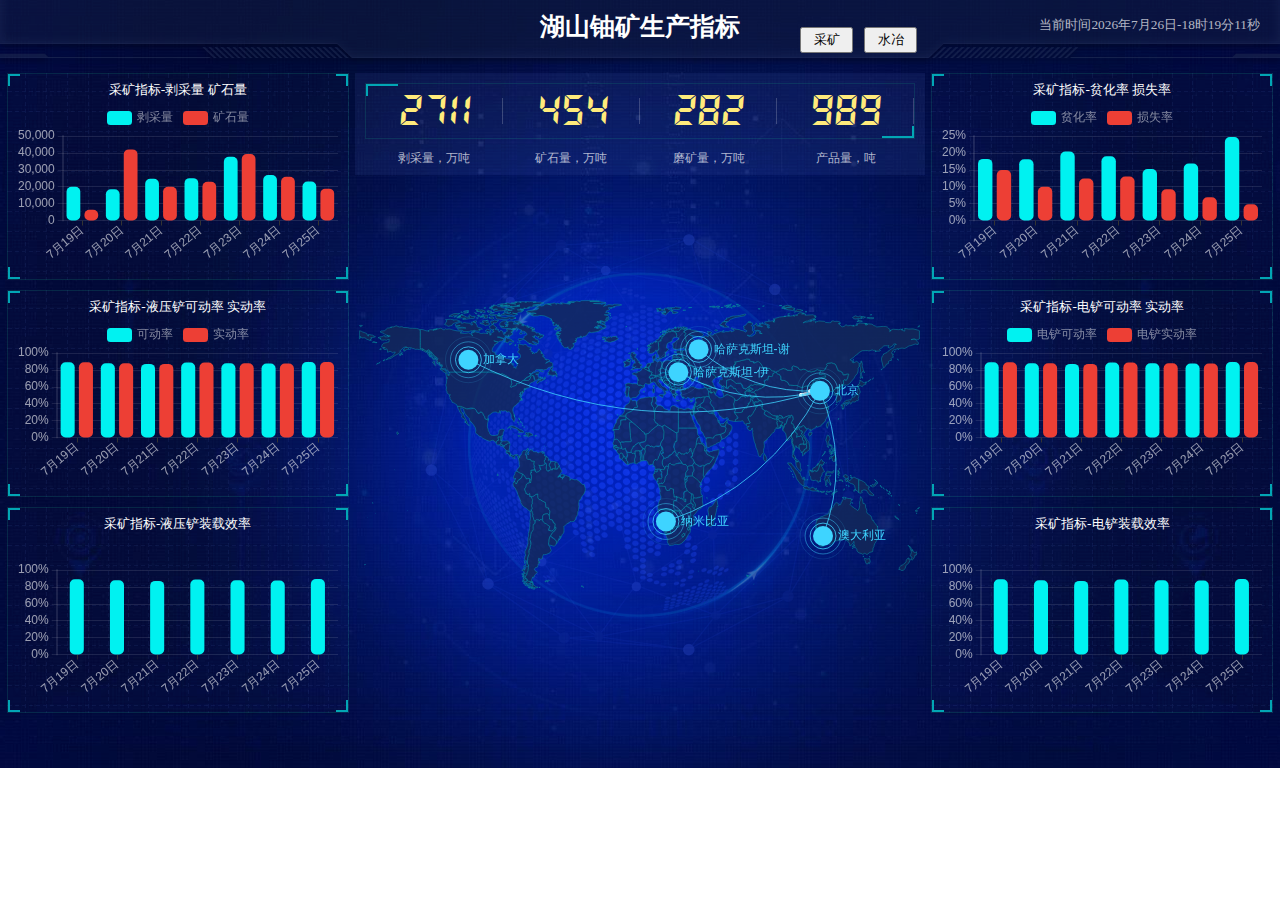
==== index.html @ d6d6bd6d "数据可视化" ====
<!DOCTYPE html>
<html lang="en">
<head>
    <meta charset="UTF-8">
    <meta name="viewport" content="width=device-width, initial-scale=1.0">
    <title>湖山铀矿生产指标</title>
    <link rel="stylesheet" href="css/index.css">
    <link rel="shortcut icon" type="image/x-icon" href="favicon.ico" media="screen" />
</head>
<body>
   <header>
       <h1 class="titleTag">湖山铀矿生产指标</h1>
       <button class='button_mine'><span>采矿</span></button>
       <button class='button_process'><span>水冶</span></button>
       <div class="showTime"></div>
    <script>
        var t = null;
        t = setTimeout(time,1000);  //开始运行
        function time(){
            clearTimeout(t); //清除定时器
            dt = new Date();
            var y = dt.getFullYear();
            var mt = dt.getMonth() + 1;
            var day = dt.getDate();
            var h = dt.getHours();
            var m = dt.getMinutes();
            var s = dt.getSeconds();
            document.querySelector(".showTime").innerHTML = '当前时间' + y + '年' + mt + '月' + day + '日' + '-' + h + '时' + m + '分' + s + '秒';
            t = setTimeout(time,1000); //设定定时器，循环运行
        }
        var buttonMine = document.querySelector(".button_mine")            
        var buttonProcess = document.querySelector(".button_process")
        var titleName = ["湖山铀矿生产指标", "谢米兹拜伊矿山生产指标", "伊尔科利矿山生产指标", "加拿大矿山勘探指标", "EME矿山勘探指标"]
        var titleNav = ["Namibia", "Semizbai", "Ileley", "Canada", "Australia"]
        // var idArray = ["leftTop", "leftMiddle", "leftBottom", "rightTop", "rightMiddle", "rightBottom"]
        // var idArray_process = ["leftTop_process", "leftMiddle_process", "leftBottom_process", "rightTop_process", "rightMiddle_process", "rightBottom_process"];
        // var idArray_mine = ["leftTop_mine", "leftMiddle_mine", "leftBottom_mine", "rightTop_mine", "rightMiddle_mine", "rightBottom_mine"];
        
        // 手动加载需要的js文件
        function addScript(url){
            var script = document.createElement('script');
            script.setAttribute('type','text/javascript');
            script.setAttribute('src',url);
            document.getElementsByTagName('head')[0].appendChild(script);
        }

        buttonMine.onclick = function () {
            var titleTag_mine = document.querySelector(".titleTag")
            console.dir(titleTag_mine.innerHTML)
            window.location.href = 'index.html'
            addScript('js/index_mine_Namibia.js')

            // for (var i =0; i < 5; i++) {
            //     if (titleTag_mine.innerHTML == titleName[i]) {
            //         window.location.href='index_' + titleNav[i] + '.html'
            //         addScript('js/index_mine_'+ titleNav[i] + '.js');
            //     }
            // }
            // 这段的意思是通过循环将六个图表对应的class名字进行更改
            // for (var i = 0; i < 6; i++) {
            //     let classAtr1 = document.getElementById(idArray[i]).getAttribute("class")
            //     let newClass1 = classAtr1.replace(idArray_process[i], idArray_mine[i])
            //     document.getElementById(idArray[i]).setAttribute("class", newClass1)
            //     addScript("js/index_mine.js")
            //     let myChart = echarts.init(document.querySelector("." + idArray_process[i]))
            //     myChart.clear()
            // }
            // addScript("js/index_mine.js")
            // myChart.setOption(option,true)
        }   
        buttonProcess.onclick = function () {
            var titleTag_process = document.querySelector(".titleTag")
            console.dir(titleTag_process.innerHTML)
            window.location.href='index_process_Namibia.html'
            addScript('js/index_process_Namibia.js')

            // for (var i =0; i < 5; i++) {
            //     if (titleTag_process.innerHTML == titleName[i]) {
            //         window.location.href='index_process_' + titleNav[i] + '.html'
            //         addScript('js/index_process_' + titleNav[i] + '.js');
            //     }
            // }
            // var myChart = echarts.init(document.querySelector(".leftTop_mine .chart"));
            // myChart.clear()
            // 这段的意思是通过循环将六个图表对应的class名字进行更改
            // for (var j = 0; j < 6; j++) {
            //     let classAtr2 = document.getElementById(idArray[j]).getAttribute("class")
            //     let newClass2 = classAtr2.replace(idArray_mine[j], idArray_process[j])
            //     document.getElementById(idArray[j]).setAttribute("class", newClass2)    
            // }
            // addScript("js/index_process.js");
        }
        
        
    </script>
   </header>
   <!-- 页面主体部分 -->
   <section class="mainbox">
        <!-- 左侧部分 -->
        <div class="column">
            <div class="panel leftTop_mine" id="leftTop">
                <h2>采矿指标-剥采量 矿石量</h2>
                <div class="chart"></div>
                <div class="panel-footer"></div>    
            </div>
            <div class="panel leftMiddle_mine" id="leftMiddle">
                <h2>采矿指标-液压铲可动率 实动率</h2>
                <div class="chart"></div>
                <div class="panel-footer"></div>
            </div>
            <div class="panel leftBottom_mine" id="leftBottom">
                <h2>采矿指标-液压铲装载效率</h2>
                <div class="chart"></div>
                <div class="panel-footer"></div>
            </div>
        </div>
        <!-- 中间部分 -->
        <div class="column">
            <!-- no模块制作 -->
            <div class="no">
                <div class="no-hd">
                    <ul>
                        <li class="lis">2711</li>
                        <li>454</li>
                        <li>282</li>
                        <li>989</li>
                    </ul>
                </div>
                <div class="no-bd">
                    <ul>
                        <li>剥采量，万吨</li>
                        <li>矿石量，万吨</li>
                        <li>磨矿量，万吨</li>
                        <li>产品量，吨</li>
                    </ul>
                </div>
            </div>
            <!-- 地图模块制作 -->
            <div class="map">
                <div class="map1"></div>
                <div class="map2"></div>
                <div class="map3"></div>
                <div class="chart"></div>
                
            </div>
        </div>
        <!-- 右侧部分 -->
        <div class="column">
            <div class="panel rightTop_mine" id="rightTop">
                <h2>采矿指标-贫化率 损失率</h2>
                <div class="chart"></div>
                <div class="panel-footer"></div>
            </div>
            <div class="panel rightMiddle_mine" id="rightMiddle">
                <h2>采矿指标-电铲可动率 实动率</h2>
                <div class="chart"></div>
                <div class="panel-footer"></div>
            </div>
            <div class="panel rightBottom_mine" id="rightBottom">
                <h2>采矿指标-电铲装载效率</h2>
                <div class="chart"></div>
                <div class="panel-footer"></div>
            </div>
        </div>
   </section>
   
<script src="js/lib-flexible-2.0/index.js"></script>
<script src="js/Echarts - dist/echarts.min.js"></script>
<script src="js/jquery-3.5.1/jquery-3.5.1.js"></script>
<script src="js/china.js"></script>
<script src="js/data.js"></script>
<script src="js/index_mine_Namibia.js"></script>
</body>
</html>
---- css/index.css ----
* {
  margin: 0;
  padding: 0;
  box-sizing: border-box;
}
li {
  list-style-type: none;
}
@font-face {
  font-family: electronicFont;
  src: url(../font/DS-DIGIT.TTF);
}
body {
  background: url("../images/bg1.jpg") no-repeat top center;
  line-height: 1.15;
}
header {
  position: relative;
  height: 1.25rem;
  background: url(../images/head_bg.png) no-repeat;
  background-size: 100% 100%;
}
header h1 {
  font-size: 0.475rem;
  color: #fff;
  text-align: center;
  line-height: 1rem;
}
.showTime {
  position: absolute;
  top: 0;
  right: 0.375rem;
  line-height: 0.9375rem;
  color: rgba(255, 255, 255, 0.7);
  font-size: 0.25rem;
}
.button_mine {
  position: absolute;
  top: 0.5rem;
  right: 8rem;
  height: 0.5rem;
  width: 1rem;
}
.button_process {
  position: absolute;
  top: 0.5rem;
  right: 6.8rem;
  height: 0.5rem;
  width: 1rem;
}
.mainbox {
  display: flex;
  min-width: 1024px;
  max-width: 1920px;
  margin: 0 auto;
  padding: 0.125rem 0.125rem 0;
}
.mainbox .column {
  flex: 3;
}
.mainbox .column:nth-child(2) {
  flex: 5;
  margin: 0 0.125rem 0.1875rem;
  overflow: hidden;
}
.mainbox .panel {
  position: relative;
  height: 3.875rem;
  margin-bottom: 0.1875rem;
  padding: 0 0.1875rem 0.5rem;
  background-color: pink;
  border: 1px solid rgba(25, 186, 139, 0.17);
  background: url(../images/line\(1\).png) rgba(255, 255, 255, 0.01);
}
.mainbox .panel::before {
  content: '';
  position: absolute;
  top: 0;
  left: 0;
  width: 10px;
  height: 10px;
  border-top: 2px solid #02a6b5;
  border-left: 2px solid #02a6b5;
}
.mainbox .panel::after {
  content: '';
  position: absolute;
  top: 0;
  right: 0;
  width: 10px;
  height: 10px;
  border-top: 2px solid #02a6b5;
  border-right: 2px solid #02a6b5;
}
.mainbox .panel .panel-footer {
  position: absolute;
  bottom: 0;
  left: 0;
  width: 100%;
}
.mainbox .panel .panel-footer::before {
  content: '';
  position: absolute;
  bottom: 0;
  left: 0;
  width: 10px;
  height: 10px;
  border-bottom: 2px solid #02a6b5;
  border-left: 2px solid #02a6b5;
}
.mainbox .panel .panel-footer::after {
  content: '';
  position: absolute;
  bottom: 0;
  right: 0;
  width: 10px;
  height: 10px;
  border-bottom: 2px solid #02a6b5;
  border-right: 2px solid #02a6b5;
}
.mainbox .panel h2 {
  height: 0.6rem;
  color: #fff;
  line-height: 0.6rem;
  text-align: center;
  font-size: 0.25rem;
  font-weight: 400;
}
.mainbox .panel h2 a {
  color: #fff;
  text-decoration: none;
  margin: 0 10px;
}
.mainbox .panel .chart {
  height: 3rem;
}
.mainbox .no {
  background-color: rgba(101, 132, 226, 0.1);
  padding: 0.1875rem;
}
.mainbox .no .no-hd {
  position: relative;
  border: 1px solid rgba(25, 186, 139, 0.17);
}
.mainbox .no .no-hd::before {
  content: '';
  position: absolute;
  top: 0;
  left: 0;
  width: 30px;
  height: 10px;
  border-top: 2px solid #02a6b5;
  border-left: 2px solid #02a6b5;
}
.mainbox .no .no-hd::after {
  content: '';
  position: absolute;
  bottom: 0;
  right: 0;
  width: 30px;
  height: 10px;
  border-bottom: 2px solid #02a6b5;
  border-right: 2px solid #02a6b5;
}
.mainbox .no .no-hd ul {
  display: flex;
}
.mainbox .no .no-hd ul li {
  position: relative;
  flex: 1;
  line-height: 1rem;
  font-size: 0.875rem;
  color: #ffeb7b;
  text-align: center;
  font-family: "electronicFont";
}
.mainbox .no .no-hd ul li::after {
  content: "";
  position: absolute;
  top: 25%;
  right: 0;
  height: 50%;
  width: 1px;
  background-color: rgba(255, 255, 255, 0.2);
}
.mainbox .no .no-hd .missInfo {
  margin-left: 120px;
  text-align: center;
  color: rgba(255, 255, 255, 0.7);
  font-size: 0.5rem;
  height: 1rem;
  line-height: 1rem;
  padding-top: 0.125rem;
}
.mainbox .no .no-bd ul {
  display: flex;
}
.mainbox .no .no-bd ul li {
  flex: 1;
  text-align: center;
  color: rgba(255, 255, 255, 0.7);
  font-size: 0.225rem;
  height: 0.5rem;
  line-height: 0.5rem;
  padding-top: 0.125rem;
}
.mainbox .map {
  position: relative;
  height: 10.125rem;
}
.mainbox .map .map1 {
  width: 6.475rem;
  height: 6.475rem;
  position: absolute;
  top: 50%;
  left: 50%;
  transform: translate(-50%, -50%);
  background: url(../images/map.png) no-repeat;
  background-size: 100% 100%;
  opacity: 0.3;
}
.mainbox .map .map2 {
  position: absolute;
  top: 50%;
  left: 50%;
  transform: translate(-50%, -50%);
  width: 8.0375rem;
  height: 8.0375rem;
  background: url(../images/lbx.png) no-repeat;
  background-size: 100% 100%;
  opacity: 0.3;
  animation: rotate1 15s linear infinite;
}
@keyframes rotate1 {
  from {
    transform: translate(-50%, -50%) rotate(0deg);
  }
  to {
    transform: translate(-50%, -50%) rotate(360deg);
  }
}
.mainbox .map .map3 {
  position: absolute;
  top: 50%;
  left: 50%;
  transform: translate(-50%, -50%);
  width: 7.075rem;
  height: 7.075rem;
  background: url(../images/jt.png) no-repeat;
  background-size: 100% 100%;
  opacity: 0.3;
  animation: rotate2 15s linear infinite;
}
@keyframes rotate2 {
  from {
    transform: translate(-50%, -50%) rotate(0deg);
  }
  to {
    transform: translate(-50%, -50%) rotate(-360deg);
  }
}
.mainbox .map .chart {
  position: absolute;
  top: 0;
  left: 0;
  width: 100%;
  height: 10.125rem;
  z-index: 99;
}
@media screen and (max-width: 1024px) {
  html {
    font-size: 42px !important;
  }
}
@media screen and (min-width: 1920px) {
  html {
    font-size: 80px !important;
  }
}
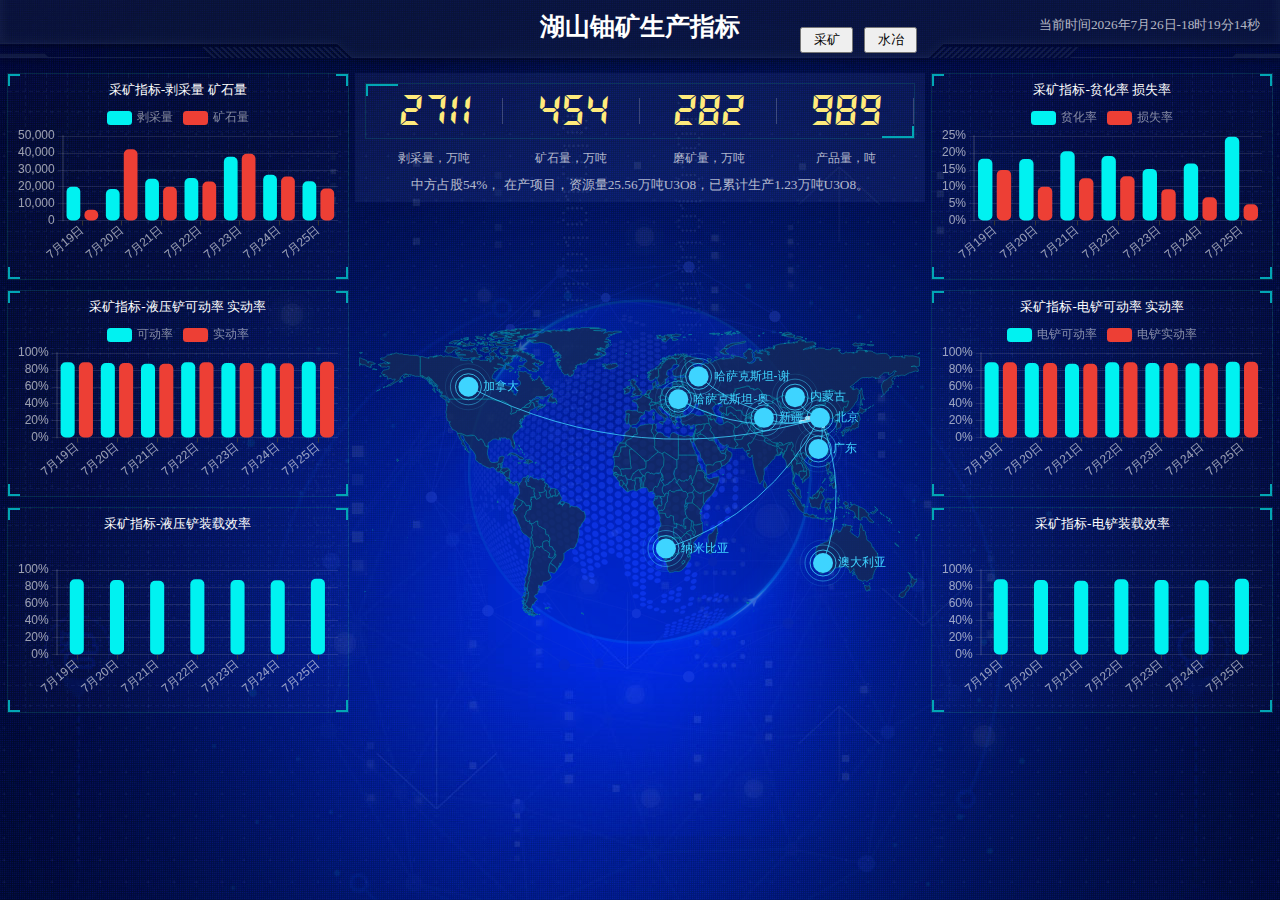
==== commit d0b75211: "Update" ====
--- a/index.html
+++ b/index.html
@@ -14,6 +14,15 @@
        <button class='button_process'><span>水冶</span></button>
        <div class="showTime"></div>
     <script>
+        // // 根据电脑分辨率动态改变背景图片的大小
+        // (function () {
+        //     if (screen.width = 1366) {
+        //         document.body.style.backgroundImage = 'url("../ECharts_Uranium/images/bg1.jpg")'
+        //     }
+        //     else if (screen.width = 1920) {
+        //         document.body.style.backgroundImage = 'url("../ECharts_Uranium/images/bg.jpg")'
+        //     }
+        // })()
         var t = null;
         t = setTimeout(time,1000);  //开始运行
         function time(){
@@ -30,8 +39,9 @@
         }
         var buttonMine = document.querySelector(".button_mine")            
         var buttonProcess = document.querySelector(".button_process")
-        var titleName = ["湖山铀矿生产指标", "谢米兹拜伊矿山生产指标", "伊尔科利矿山生产指标", "加拿大矿山勘探指标", "EME矿山勘探指标"]
-        var titleNav = ["Namibia", "Semizbai", "Ileley", "Canada", "Australia"]
+        // 从data.js中引入全局参数，统一修改
+        var titleName = titleName 
+        var titleNav = titleNav
         // var idArray = ["leftTop", "leftMiddle", "leftBottom", "rightTop", "rightMiddle", "rightBottom"]
         // var idArray_process = ["leftTop_process", "leftMiddle_process", "leftBottom_process", "rightTop_process", "rightMiddle_process", "rightBottom_process"];
         // var idArray_mine = ["leftTop_mine", "leftMiddle_mine", "leftBottom_mine", "rightTop_mine", "rightMiddle_mine", "rightBottom_mine"];
@@ -134,6 +144,9 @@
                         <li>产品量，吨</li>
                     </ul>
                 </div>
+                <div class="description">
+                    <span>中方占股54%， 在产项目，资源量25.56万吨U3O8，已累计生产1.23万吨U3O8。</span>
+                </div>
             </div>
             <!-- 地图模块制作 -->
             <div class="map">
@@ -170,5 +183,7 @@
 <script src="js/china.js"></script>
 <script src="js/data.js"></script>
 <script src="js/index_mine_Namibia.js"></script>
+<script src="js/index_map.js"></script>
+
 </body>
 </html>--- a/css/index.css
+++ b/css/index.css
@@ -11,7 +11,7 @@
   src: url(../font/DS-DIGIT.TTF);
 }
 body {
-  background: url("../images/bg1.jpg") no-repeat top center;
+  background: url(../images/bg.jpg) no-repeat top center;
   line-height: 1.15;
 }
 header {
@@ -34,14 +34,18 @@
   color: rgba(255, 255, 255, 0.7);
   font-size: 0.25rem;
 }
-.button_mine {
+.button_mine,
+.button_Semizbai,
+.button_CentralMynkuduk {
   position: absolute;
   top: 0.5rem;
   right: 8rem;
   height: 0.5rem;
   width: 1rem;
 }
-.button_process {
+.button_process,
+.button_Ileley,
+.button_Zhalpak {
   position: absolute;
   top: 0.5rem;
   right: 6.8rem;
@@ -184,13 +188,11 @@
   background-color: rgba(255, 255, 255, 0.2);
 }
 .mainbox .no .no-hd .missInfo {
-  margin-left: 120px;
-  text-align: center;
-  color: rgba(255, 255, 255, 0.7);
-  font-size: 0.5rem;
-  height: 1rem;
-  line-height: 1rem;
-  padding-top: 0.125rem;
+  color: rgba(255, 255, 255, 0.7);
+  font-size: 0.3rem;
+  height: 0.5rem;
+  line-height: 0.7rem;
+  padding-top: 0.5rem;
 }
 .mainbox .no .no-bd ul {
   display: flex;
@@ -203,6 +205,14 @@
   height: 0.5rem;
   line-height: 0.5rem;
   padding-top: 0.125rem;
+}
+.mainbox .no .description {
+  text-align: center;
+  color: rgba(255, 255, 255, 0.7);
+  padding-top: 0.125rem;
+  font-size: 0.25rem;
+  height: 0.5rem;
+  line-height: 0.5rem;
 }
 .mainbox .map {
   position: relative;
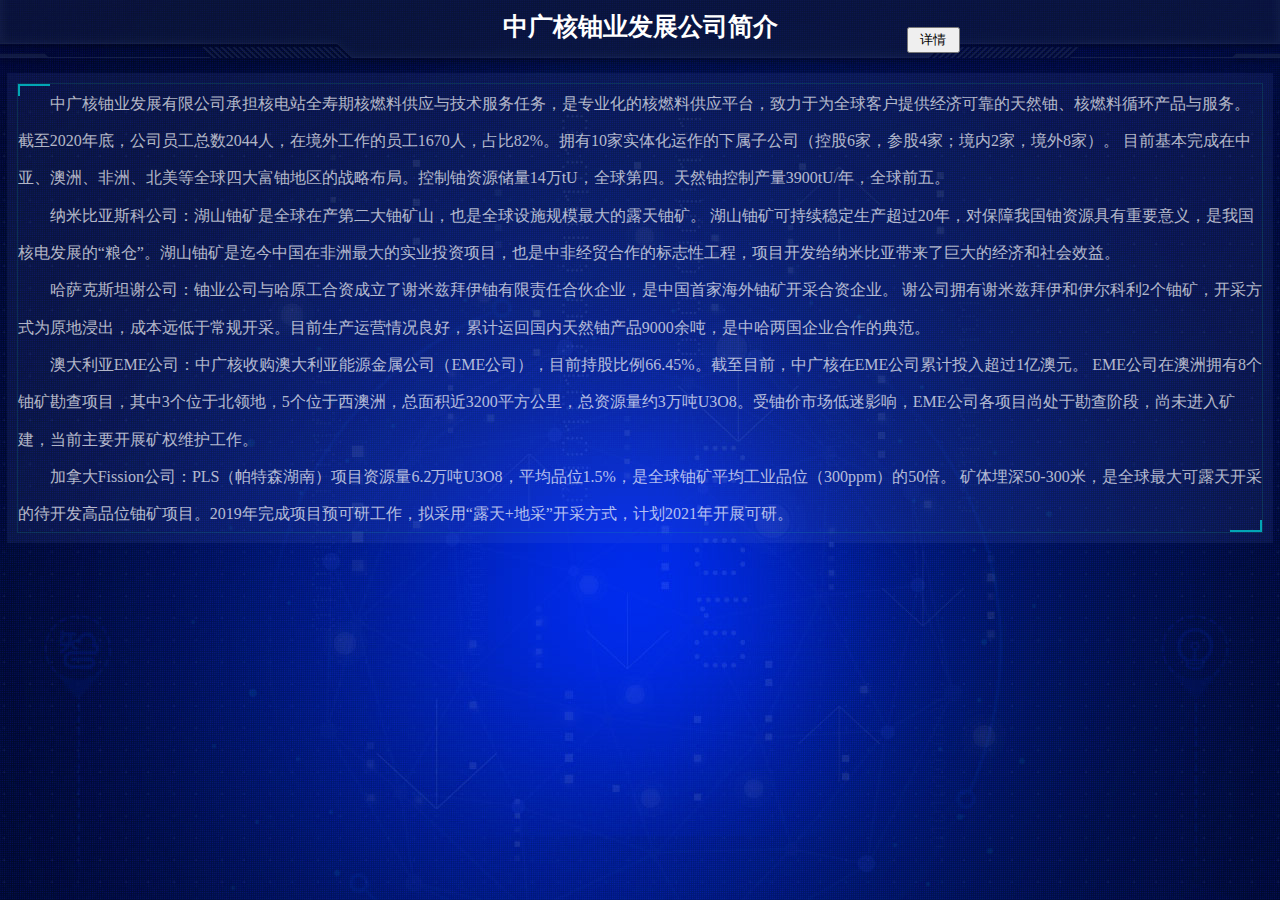
==== commit 41994c6d: "Final V1" ====
--- a/index.html
+++ b/index.html
@@ -3,26 +3,16 @@
 <head>
     <meta charset="UTF-8">
     <meta name="viewport" content="width=device-width, initial-scale=1.0">
-    <title>湖山铀矿生产指标</title>
+    <title>中广核铀业发展公司简介</title>
     <link rel="stylesheet" href="css/index.css">
     <link rel="shortcut icon" type="image/x-icon" href="favicon.ico" media="screen" />
 </head>
 <body>
    <header>
-       <h1 class="titleTag">湖山铀矿生产指标</h1>
-       <button class='button_mine'><span>采矿</span></button>
-       <button class='button_process'><span>水冶</span></button>
+       <h1 class="titleTag">中广核铀业发展公司简介</h1>
+       <button class='button_detail'><span>详情</span></button>
        <div class="showTime"></div>
     <script>
-        // // 根据电脑分辨率动态改变背景图片的大小
-        // (function () {
-        //     if (screen.width = 1366) {
-        //         document.body.style.backgroundImage = 'url("../ECharts_Uranium/images/bg1.jpg")'
-        //     }
-        //     else if (screen.width = 1920) {
-        //         document.body.style.backgroundImage = 'url("../ECharts_Uranium/images/bg.jpg")'
-        //     }
-        // })()
         var t = null;
         t = setTimeout(time,1000);  //开始运行
         function time(){
@@ -37,15 +27,7 @@
             document.querySelector(".showTime").innerHTML = '当前时间' + y + '年' + mt + '月' + day + '日' + '-' + h + '时' + m + '分' + s + '秒';
             t = setTimeout(time,1000); //设定定时器，循环运行
         }
-        var buttonMine = document.querySelector(".button_mine")            
-        var buttonProcess = document.querySelector(".button_process")
-        // 从data.js中引入全局参数，统一修改
-        var titleName = titleName 
-        var titleNav = titleNav
-        // var idArray = ["leftTop", "leftMiddle", "leftBottom", "rightTop", "rightMiddle", "rightBottom"]
-        // var idArray_process = ["leftTop_process", "leftMiddle_process", "leftBottom_process", "rightTop_process", "rightMiddle_process", "rightBottom_process"];
-        // var idArray_mine = ["leftTop_mine", "leftMiddle_mine", "leftBottom_mine", "rightTop_mine", "rightMiddle_mine", "rightBottom_mine"];
-        
+        var buttonDetail = document.querySelector(".button_detail")  
         // 手动加载需要的js文件
         function addScript(url){
             var script = document.createElement('script');
@@ -53,126 +35,35 @@
             script.setAttribute('src',url);
             document.getElementsByTagName('head')[0].appendChild(script);
         }
-
-        buttonMine.onclick = function () {
+        buttonDetail.onclick = function () {
             var titleTag_mine = document.querySelector(".titleTag")
             console.dir(titleTag_mine.innerHTML)
-            window.location.href = 'index.html'
-            addScript('js/index_mine_Namibia.js')
-
-            // for (var i =0; i < 5; i++) {
-            //     if (titleTag_mine.innerHTML == titleName[i]) {
-            //         window.location.href='index_' + titleNav[i] + '.html'
-            //         addScript('js/index_mine_'+ titleNav[i] + '.js');
-            //     }
-            // }
-            // 这段的意思是通过循环将六个图表对应的class名字进行更改
-            // for (var i = 0; i < 6; i++) {
-            //     let classAtr1 = document.getElementById(idArray[i]).getAttribute("class")
-            //     let newClass1 = classAtr1.replace(idArray_process[i], idArray_mine[i])
-            //     document.getElementById(idArray[i]).setAttribute("class", newClass1)
-            //     addScript("js/index_mine.js")
-            //     let myChart = echarts.init(document.querySelector("." + idArray_process[i]))
-            //     myChart.clear()
-            // }
-            // addScript("js/index_mine.js")
-            // myChart.setOption(option,true)
-        }   
-        buttonProcess.onclick = function () {
-            var titleTag_process = document.querySelector(".titleTag")
-            console.dir(titleTag_process.innerHTML)
-            window.location.href='index_process_Namibia.html'
-            addScript('js/index_process_Namibia.js')
-
-            // for (var i =0; i < 5; i++) {
-            //     if (titleTag_process.innerHTML == titleName[i]) {
-            //         window.location.href='index_process_' + titleNav[i] + '.html'
-            //         addScript('js/index_process_' + titleNav[i] + '.js');
-            //     }
-            // }
-            // var myChart = echarts.init(document.querySelector(".leftTop_mine .chart"));
-            // myChart.clear()
-            // 这段的意思是通过循环将六个图表对应的class名字进行更改
-            // for (var j = 0; j < 6; j++) {
-            //     let classAtr2 = document.getElementById(idArray[j]).getAttribute("class")
-            //     let newClass2 = classAtr2.replace(idArray_mine[j], idArray_process[j])
-            //     document.getElementById(idArray[j]).setAttribute("class", newClass2)    
-            // }
-            // addScript("js/index_process.js");
+            window.location.href='index_mine_Namibia.html'
+            addScript("js/index_mine_Namibia.js")
         }
-        
-        
+        setTimeout('window.location.replace("index_mine_Namibia.html")',600000);
     </script>
    </header>
    <!-- 页面主体部分 -->
    <section class="mainbox">
-        <!-- 左侧部分 -->
-        <div class="column">
-            <div class="panel leftTop_mine" id="leftTop">
-                <h2>采矿指标-剥采量 矿石量</h2>
-                <div class="chart"></div>
-                <div class="panel-footer"></div>    
-            </div>
-            <div class="panel leftMiddle_mine" id="leftMiddle">
-                <h2>采矿指标-液压铲可动率 实动率</h2>
-                <div class="chart"></div>
-                <div class="panel-footer"></div>
-            </div>
-            <div class="panel leftBottom_mine" id="leftBottom">
-                <h2>采矿指标-液压铲装载效率</h2>
-                <div class="chart"></div>
-                <div class="panel-footer"></div>
-            </div>
-        </div>
         <!-- 中间部分 -->
         <div class="column">
             <!-- no模块制作 -->
             <div class="no">
                 <div class="no-hd">
-                    <ul>
-                        <li class="lis">2711</li>
-                        <li>454</li>
-                        <li>282</li>
-                        <li>989</li>
-                    </ul>
-                </div>
-                <div class="no-bd">
-                    <ul>
-                        <li>剥采量，万吨</li>
-                        <li>矿石量，万吨</li>
-                        <li>磨矿量，万吨</li>
-                        <li>产品量，吨</li>
-                    </ul>
-                </div>
-                <div class="description">
-                    <span>中方占股54%， 在产项目，资源量25.56万吨U3O8，已累计生产1.23万吨U3O8。</span>
-                </div>
+                    <div><span class="frontPageInfo">&nbsp&nbsp&nbsp&nbsp&nbsp&nbsp&nbsp&nbsp中广核铀业发展有限公司承担核电站全寿期核燃料供应与技术服务任务，是专业化的核燃料供应平台，致力于为全球客户提供经济可靠的天然铀、核燃料循环产品与服务。
+                        截至2020年底，公司员工总数2044人，在境外工作的员工1670人，占比82%。拥有10家实体化运作的下属子公司（控股6家，参股4家；境内2家，境外8家）。
+                        目前基本完成在中亚、澳洲、非洲、北美等全球四大富铀地区的战略布局。控制铀资源储量14万tU，全球第四。天然铀控制产量3900tU/年，全球前五。</span></div>
+                    <div><span class="frontPageInfo">&nbsp&nbsp&nbsp&nbsp&nbsp&nbsp&nbsp&nbsp纳米比亚斯科公司：湖山铀矿是全球在产第二大铀矿山，也是全球设施规模最大的露天铀矿。
+                        湖山铀矿可持续稳定生产超过20年，对保障我国铀资源具有重要意义，是我国核电发展的“粮仓”。湖山铀矿是迄今中国在非洲最大的实业投资项目，也是中非经贸合作的标志性工程，项目开发给纳米比亚带来了巨大的经济和社会效益。</span></div>
+                    <div><span class="frontPageInfo">&nbsp&nbsp&nbsp&nbsp&nbsp&nbsp&nbsp&nbsp哈萨克斯坦谢公司：铀业公司与哈原工合资成立了谢米兹拜伊铀有限责任合伙企业，是中国首家海外铀矿开采合资企业。
+                        谢公司拥有谢米兹拜伊和伊尔科利2个铀矿，开采方式为原地浸出，成本远低于常规开采。目前生产运营情况良好，累计运回国内天然铀产品9000余吨，是中哈两国企业合作的典范。</span></div>
+                    <div><span class="frontPageInfo">&nbsp&nbsp&nbsp&nbsp&nbsp&nbsp&nbsp&nbsp澳大利亚EME公司：中广核收购澳大利亚能源金属公司（EME公司），目前持股比例66.45%。截至目前，中广核在EME公司累计投入超过1亿澳元。
+                        EME公司在澳洲拥有8个铀矿勘查项目，其中3个位于北领地，5个位于西澳洲，总面积近3200平方公里，总资源量约3万吨U3O8。受铀价市场低迷影响，EME公司各项目尚处于勘查阶段，尚未进入矿建，当前主要开展矿权维护工作。</span></div>
+                        <div><span class="frontPageInfo">&nbsp&nbsp&nbsp&nbsp&nbsp&nbsp&nbsp&nbsp加拿大Fission公司：PLS（帕特森湖南）项目资源量6.2万吨U3O8，平均品位1.5%，是全球铀矿平均工业品位（300ppm）的50倍。
+                            矿体埋深50-300米，是全球最大可露天开采的待开发高品位铀矿项目。2019年完成项目预可研工作，拟采用“露天+地采”开采方式，计划2021年开展可研。</span></div>
+                    </div>
             </div>
-            <!-- 地图模块制作 -->
-            <div class="map">
-                <div class="map1"></div>
-                <div class="map2"></div>
-                <div class="map3"></div>
-                <div class="chart"></div>
-                
-            </div>
-        </div>
-        <!-- 右侧部分 -->
-        <div class="column">
-            <div class="panel rightTop_mine" id="rightTop">
-                <h2>采矿指标-贫化率 损失率</h2>
-                <div class="chart"></div>
-                <div class="panel-footer"></div>
-            </div>
-            <div class="panel rightMiddle_mine" id="rightMiddle">
-                <h2>采矿指标-电铲可动率 实动率</h2>
-                <div class="chart"></div>
-                <div class="panel-footer"></div>
-            </div>
-            <div class="panel rightBottom_mine" id="rightBottom">
-                <h2>采矿指标-电铲装载效率</h2>
-                <div class="chart"></div>
-                <div class="panel-footer"></div>
             </div>
         </div>
    </section>
@@ -180,10 +71,5 @@
 <script src="js/lib-flexible-2.0/index.js"></script>
 <script src="js/Echarts - dist/echarts.min.js"></script>
 <script src="js/jquery-3.5.1/jquery-3.5.1.js"></script>
-<script src="js/china.js"></script>
-<script src="js/data.js"></script>
-<script src="js/index_mine_Namibia.js"></script>
-<script src="js/index_map.js"></script>
-
 </body>
 </html>--- a/css/index.css
+++ b/css/index.css
@@ -49,6 +49,13 @@
   position: absolute;
   top: 0.5rem;
   right: 6.8rem;
+  height: 0.5rem;
+  width: 1rem;
+}
+.button_detail {
+  position: absolute;
+  top: 0.5rem;
+  right: 6rem;
   height: 0.5rem;
   width: 1rem;
 }
@@ -194,6 +201,13 @@
   line-height: 0.7rem;
   padding-top: 0.5rem;
 }
+.mainbox .no .no-hd .frontPageInfo {
+  color: rgba(255, 255, 255, 0.7);
+  font-size: 0.3rem;
+  height: 0.5rem;
+  line-height: 0.7rem;
+  padding-top: 0.5rem;
+}
 .mainbox .no .no-bd ul {
   display: flex;
 }
@@ -201,7 +215,7 @@
   flex: 1;
   text-align: center;
   color: rgba(255, 255, 255, 0.7);
-  font-size: 0.225rem;
+  font-size: 0.125rem;
   height: 0.5rem;
   line-height: 0.5rem;
   padding-top: 0.125rem;
